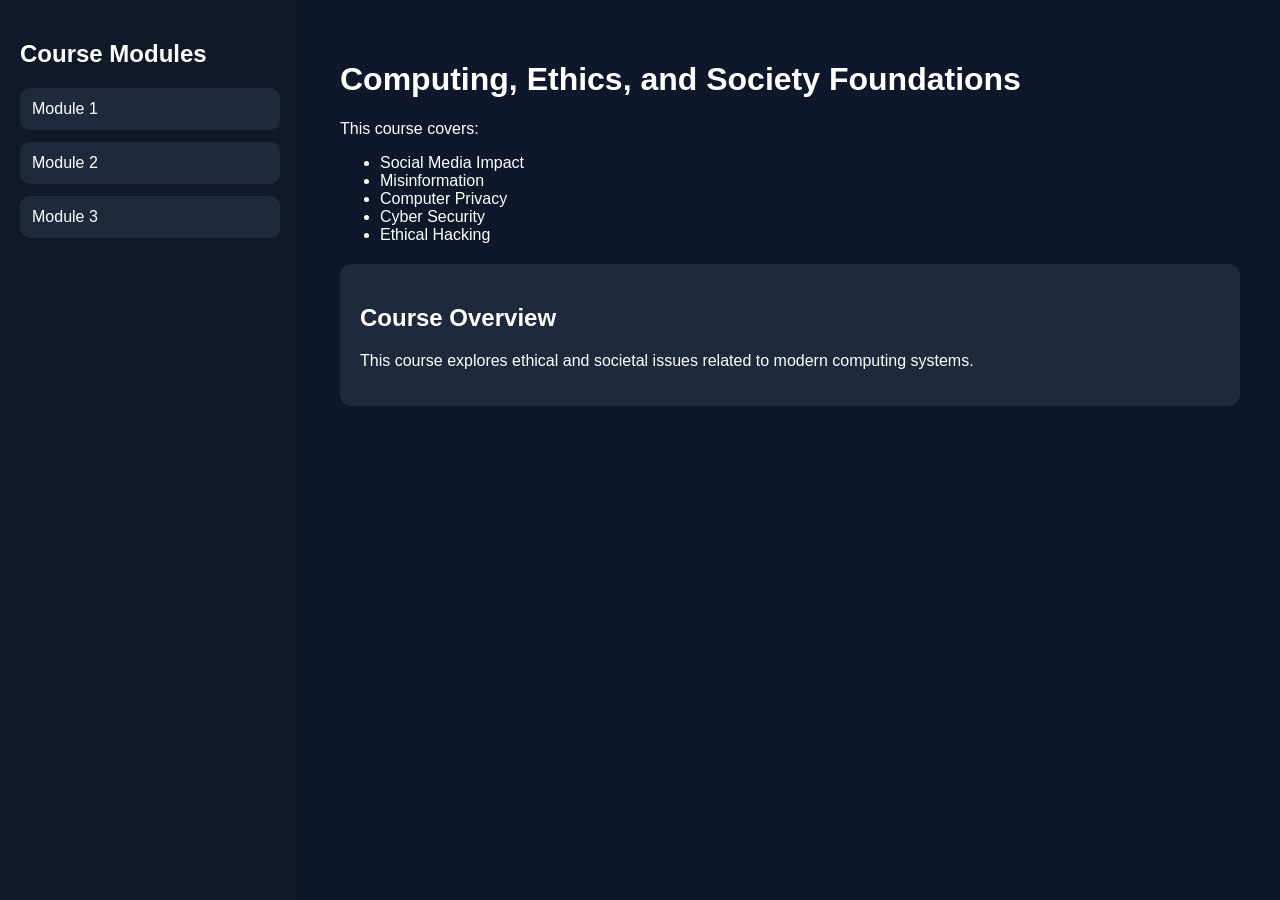
==== index.html @ cba37e12 "Add files via upload" ====
<!DOCTYPE html>
<html lang="en">

<head>
    <meta charset="UTF-8">
    <meta name="viewport" content="width=device-width, initial-scale=1.0">
    <title>Computing Ethics Course</title>

    <link rel="stylesheet" href="style.css">
</head>

<body>

<div class="container">

    <aside class="sidebar">

        <h2>Course Modules</h2>

        <a href="modules/module1.html">Module 1</a>
        <a href="modules/module2.html">Module 2</a>
        <a href="modules/module3.html">Module 3</a>

    </aside>

    <main class="content">

        <h1>Computing, Ethics, and Society Foundations</h1>

        <p>
            This course covers:
        </p>

        <ul>
            <li>Social Media Impact</li>
            <li>Misinformation</li>
            <li>Computer Privacy</li>
            <li>Cyber Security</li>
            <li>Ethical Hacking</li>
        </ul>

        <div class="card">

            <h2>Course Overview</h2>

            <p>
                This course explores ethical and societal issues
                related to modern computing systems.
            </p>

        </div>

    </main>

</div>

</body>
</html>
---- style.css ----
body {
    margin: 0;
    font-family: Arial, sans-serif;
    background: #0f172a;
    color: white;
}

.container {
    display: flex;
}

.sidebar {
    width: 260px;
    height: 100vh;
    background: #111827;
    padding: 20px;
    position: fixed;
}

.sidebar h2 {
    margin-bottom: 20px;
}

.sidebar a {
    display: block;
    text-decoration: none;
    color: white;
    padding: 12px;
    background: #1e293b;
    border-radius: 10px;
    margin-bottom: 12px;
}

.sidebar a:hover {
    background: #334155;
}

.content {
    margin-left: 300px;
    padding: 40px;
    width: 100%;
}

.card {
    background: #1e293b;
    padding: 20px;
    border-radius: 12px;
    margin-top: 20px;
}
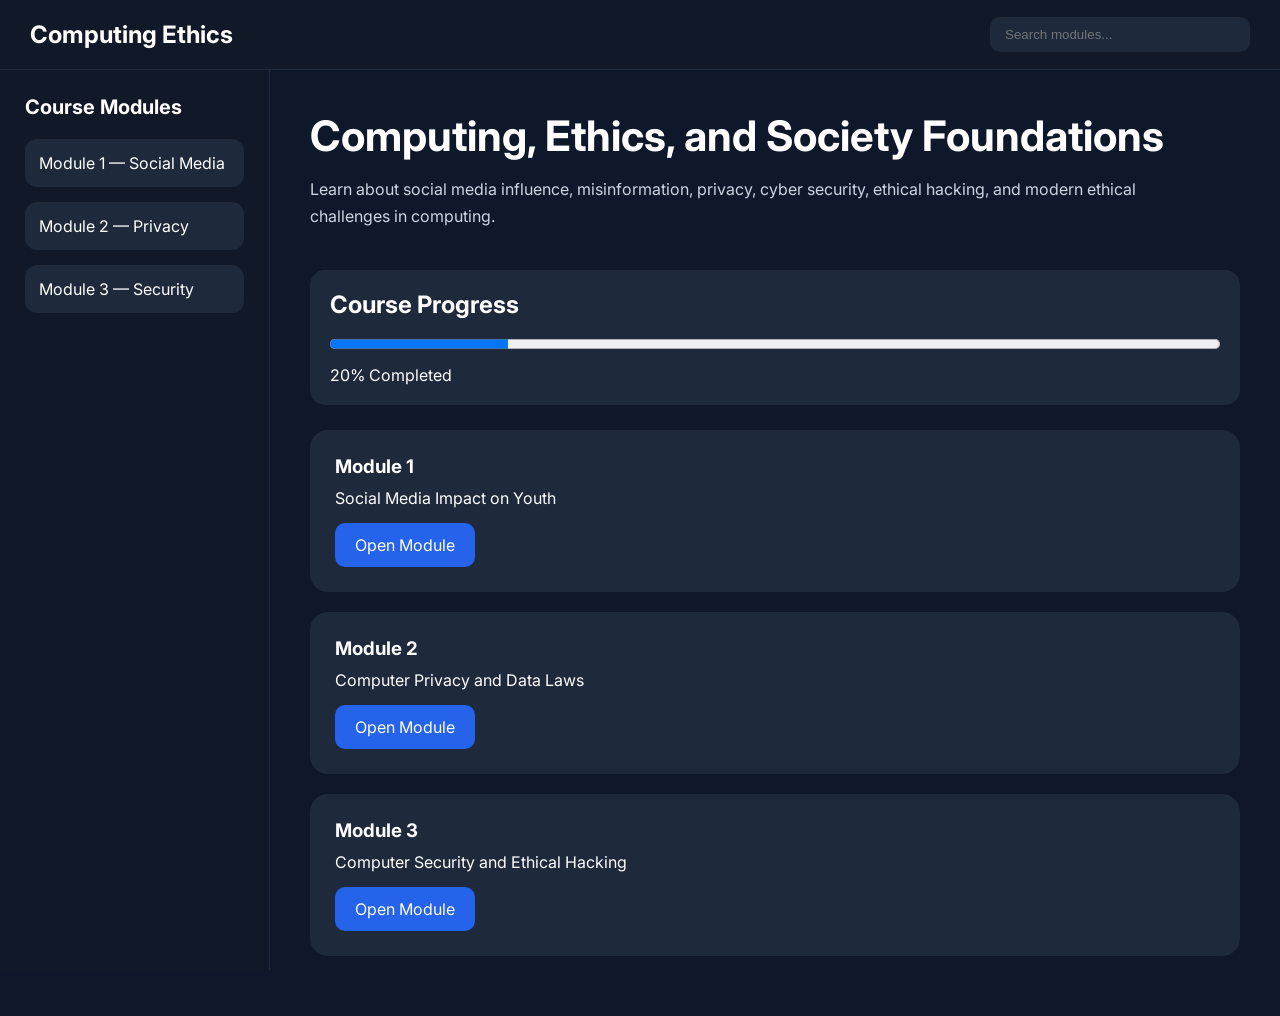
==== commit d555ea88: "Enhance index.html with navbar and module updates Added a navigation bar and updated course module l" ====
--- a/index.html
+++ b/index.html
@@ -2,51 +2,131 @@
 <html lang="en">
 
 <head>
+
     <meta charset="UTF-8">
     <meta name="viewport" content="width=device-width, initial-scale=1.0">
+
     <title>Computing Ethics Course</title>
 
     <link rel="stylesheet" href="style.css">
+
 </head>
 
 <body>
 
+<!-- NAVBAR -->
+
+<nav class="navbar">
+
+    <div class="logo">
+        Computing Ethics
+    </div>
+
+    <div class="search-box">
+        <input type="text" placeholder="Search modules...">
+    </div>
+
+</nav>
+
+<!-- MAIN CONTAINER -->
+
 <div class="container">
+
+    <!-- SIDEBAR -->
 
     <aside class="sidebar">
 
         <h2>Course Modules</h2>
 
-        <a href="modules/module1.html">Module 1</a>
-        <a href="modules/module2.html">Module 2</a>
-        <a href="modules/module3.html">Module 3</a>
+        <a href="modules/module1.html">
+            Module 1 — Social Media
+        </a>
+
+        <a href="modules/module2.html">
+            Module 2 — Privacy
+        </a>
+
+        <a href="modules/module3.html">
+            Module 3 — Security
+        </a>
 
     </aside>
 
+    <!-- MAIN CONTENT -->
+
     <main class="content">
 
-        <h1>Computing, Ethics, and Society Foundations</h1>
+        <!-- HERO -->
 
-        <p>
-            This course covers:
-        </p>
+        <section class="hero">
 
-        <ul>
-            <li>Social Media Impact</li>
-            <li>Misinformation</li>
-            <li>Computer Privacy</li>
-            <li>Cyber Security</li>
-            <li>Ethical Hacking</li>
-        </ul>
-
-        <div class="card">
-
-            <h2>Course Overview</h2>
+            <h1>
+                Computing, Ethics, and Society Foundations
+            </h1>
 
             <p>
-                This course explores ethical and societal issues
-                related to modern computing systems.
+                Learn about social media influence, misinformation,
+                privacy, cyber security, ethical hacking,
+                and modern ethical challenges in computing.
             </p>
+
+        </section>
+
+        <!-- PROGRESS -->
+
+        <div class="progress-card">
+
+            <h2>Course Progress</h2>
+
+            <progress value="20" max="100"></progress>
+
+            <p style="margin-top:10px;">
+                20% Completed
+            </p>
+
+        </div>
+
+        <!-- MODULES -->
+
+        <div class="module-card">
+
+            <h3>Module 1</h3>
+
+            <p>
+                Social Media Impact on Youth
+            </p>
+
+            <a class="btn" href="modules/module1.html">
+                Open Module
+            </a>
+
+        </div>
+
+        <div class="module-card">
+
+            <h3>Module 2</h3>
+
+            <p>
+                Computer Privacy and Data Laws
+            </p>
+
+            <a class="btn" href="modules/module2.html">
+                Open Module
+            </a>
+
+        </div>
+
+        <div class="module-card">
+
+            <h3>Module 3</h3>
+
+            <p>
+                Computer Security and Ethical Hacking
+            </p>
+
+            <a class="btn" href="modules/module3.html">
+                Open Module
+            </a>
 
         </div>
 
@@ -55,4 +135,4 @@
 </div>
 
 </body>
-</html>+</html>
--- a/style.css
+++ b/style.css
@@ -1,49 +1,246 @@
-body {
-    margin: 0;
-    font-family: Arial, sans-serif;
-    background: #0f172a;
-    color: white;
-}
-
-.container {
-    display: flex;
-}
-
-.sidebar {
-    width: 260px;
-    height: 100vh;
-    background: #111827;
-    padding: 20px;
-    position: fixed;
-}
-
-.sidebar h2 {
-    margin-bottom: 20px;
-}
-
-.sidebar a {
-    display: block;
-    text-decoration: none;
-    color: white;
-    padding: 12px;
-    background: #1e293b;
-    border-radius: 10px;
-    margin-bottom: 12px;
-}
-
-.sidebar a:hover {
-    background: #334155;
-}
-
-.content {
-    margin-left: 300px;
-    padding: 40px;
-    width: 100%;
-}
-
-.card {
-    background: #1e293b;
-    padding: 20px;
-    border-radius: 12px;
-    margin-top: 20px;
-}+@import url('https://fonts.googleapis.com/css2?family=Inter:wght@300;400;500;600;700&display=swap');
+
+*{
+    margin:0;
+    padding:0;
+    box-sizing:border-box;
+}
+
+body{
+    font-family:'Inter',sans-serif;
+    background:#0f172a;
+    color:white;
+}
+
+/* NAVBAR */
+
+.navbar{
+    height:70px;
+    background:#111827;
+    display:flex;
+    align-items:center;
+    justify-content:space-between;
+    padding:0 30px;
+    position:sticky;
+    top:0;
+    z-index:1000;
+    border-bottom:1px solid #1e293b;
+}
+
+.logo{
+    font-size:24px;
+    font-weight:700;
+}
+
+.search-box input{
+    width:260px;
+    padding:10px 15px;
+    border:none;
+    border-radius:10px;
+    outline:none;
+    background:#1e293b;
+    color:white;
+}
+
+/* MAIN LAYOUT */
+
+.container{
+    display:flex;
+}
+
+/* SIDEBAR */
+
+.sidebar{
+    width:270px;
+    min-height:100vh;
+    background:#111827;
+    padding:25px;
+    position:fixed;
+    top:70px;
+    left:0;
+    overflow-y:auto;
+    border-right:1px solid #1e293b;
+}
+
+.sidebar h2{
+    margin-bottom:20px;
+    font-size:20px;
+}
+
+.sidebar a{
+    display:block;
+    text-decoration:none;
+    color:white;
+    background:#1e293b;
+    padding:14px;
+    margin-bottom:15px;
+    border-radius:12px;
+    transition:0.3s;
+}
+
+.sidebar a:hover{
+    background:#334155;
+    transform:translateX(5px);
+}
+
+/* CONTENT */
+
+.content{
+    margin-left:270px;
+    padding:40px;
+    width:100%;
+}
+
+/* HERO */
+
+.hero{
+    margin-bottom:40px;
+}
+
+.hero h1{
+    font-size:42px;
+    margin-bottom:15px;
+}
+
+.hero p{
+    color:#cbd5e1;
+    line-height:1.7;
+    max-width:900px;
+}
+
+/* CARDS */
+
+.card{
+    background:#1e293b;
+    padding:25px;
+    border-radius:18px;
+    margin-bottom:25px;
+    box-shadow:0 5px 15px rgba(0,0,0,0.2);
+}
+
+.card h2{
+    margin-bottom:18px;
+}
+
+/* MODULE CARD */
+
+.module-card{
+    background:#1e293b;
+    padding:25px;
+    border-radius:18px;
+    margin-bottom:20px;
+    transition:0.3s;
+}
+
+.module-card:hover{
+    transform:translateY(-5px);
+}
+
+.module-card h3{
+    margin-bottom:10px;
+}
+
+/* VIDEO */
+
+.video-container{
+    position:relative;
+    width:100%;
+    padding-bottom:56.25%;
+    overflow:hidden;
+    border-radius:15px;
+    margin-top:20px;
+}
+
+.video-container iframe{
+    position:absolute;
+    width:100%;
+    height:100%;
+    border:none;
+}
+
+/* LIST */
+
+ul{
+    padding-left:20px;
+}
+
+li{
+    margin-bottom:12px;
+}
+
+/* LINKS */
+
+a{
+    color:#60a5fa;
+}
+
+/* BUTTONS */
+
+.btn{
+    display:inline-block;
+    margin-top:15px;
+    padding:12px 20px;
+    background:#2563eb;
+    color:white;
+    text-decoration:none;
+    border-radius:10px;
+    transition:0.3s;
+}
+
+.btn:hover{
+    background:#1d4ed8;
+}
+
+/* PROGRESS */
+
+.progress-card{
+    background:#1e293b;
+    padding:20px;
+    border-radius:15px;
+    margin-bottom:25px;
+}
+
+progress{
+    width:100%;
+    height:20px;
+    margin-top:15px;
+}
+
+/* CHECKBOX */
+
+.checkbox{
+    margin-top:15px;
+}
+
+/* NAVIGATION BUTTONS */
+
+.navigation-buttons{
+    display:flex;
+    justify-content:space-between;
+    margin-top:40px;
+}
+
+.navigation-buttons a{
+    text-decoration:none;
+}
+
+/* RESPONSIVE */
+
+@media(max-width:900px){
+
+    .sidebar{
+        display:none;
+    }
+
+    .content{
+        margin-left:0;
+    }
+
+    .hero h1{
+        font-size:30px;
+    }
+
+    .search-box input{
+        width:150px;
+    }
+}
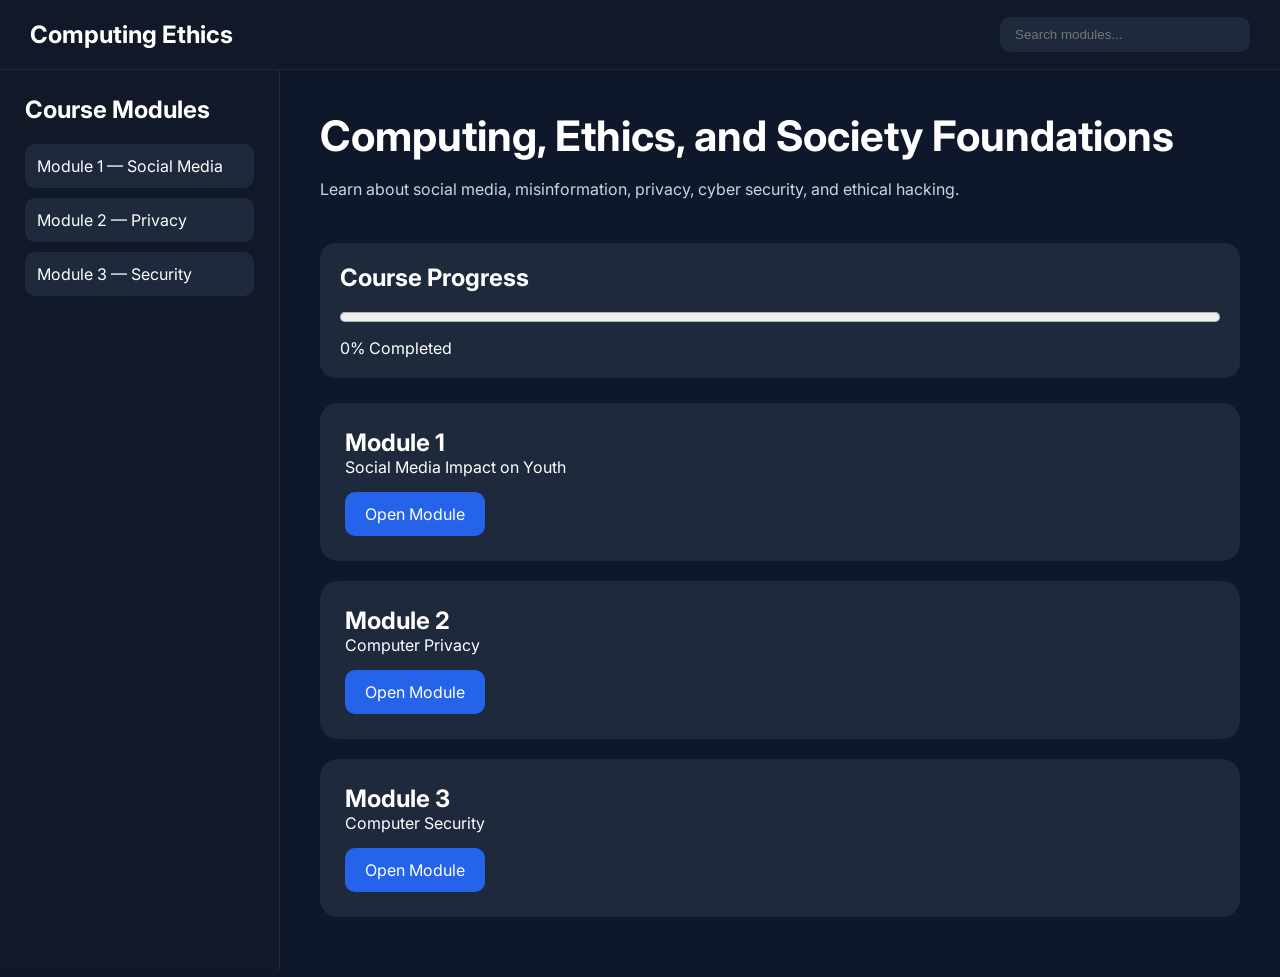
==== commit 08b66492: "Refactor index.html structure and content" ====
--- a/index.html
+++ b/index.html
@@ -3,12 +3,13 @@
 
 <head>
 
-    <meta charset="UTF-8">
-    <meta name="viewport" content="width=device-width, initial-scale=1.0">
+<meta charset="UTF-8">
+<meta name="viewport"
+content="width=device-width, initial-scale=1.0">
 
-    <title>Computing Ethics Course</title>
+<title>Computing Ethics Course</title>
 
-    <link rel="stylesheet" href="style.css">
+<link rel="stylesheet" href="style.css">
 
 </head>
 
@@ -23,12 +24,16 @@
     </div>
 
     <div class="search-box">
-        <input type="text" placeholder="Search modules...">
+
+        <input
+        type="text"
+        placeholder="Search modules...">
+
     </div>
 
 </nav>
 
-<!-- MAIN CONTAINER -->
+<!-- MAIN -->
 
 <div class="container">
 
@@ -38,21 +43,34 @@
 
         <h2>Course Modules</h2>
 
-        <a href="modules/module1.html">
-            Module 1 — Social Media
-        </a>
+        <div class="lesson-list">
 
-        <a href="modules/module2.html">
-            Module 2 — Privacy
-        </a>
+            <a href="modules/module1.html"
+            class="lesson-item">
 
-        <a href="modules/module3.html">
-            Module 3 — Security
-        </a>
+                Module 1 — Social Media
+
+            </a>
+
+            <a href="modules/module2.html"
+            class="lesson-item">
+
+                Module 2 — Privacy
+
+            </a>
+
+            <a href="modules/module3.html"
+            class="lesson-item">
+
+                Module 3 — Security
+
+            </a>
+
+        </div>
 
     </aside>
 
-    <!-- MAIN CONTENT -->
+    <!-- CONTENT -->
 
     <main class="content">
 
@@ -65,9 +83,11 @@
             </h1>
 
             <p>
-                Learn about social media influence, misinformation,
-                privacy, cyber security, ethical hacking,
-                and modern ethical challenges in computing.
+                Learn about social media,
+                misinformation,
+                privacy,
+                cyber security,
+                and ethical hacking.
             </p>
 
         </section>
@@ -78,54 +98,75 @@
 
             <h2>Course Progress</h2>
 
-            <progress value="20" max="100"></progress>
+            <progress
+            id="courseProgress"
+            value="0"
+            max="100">
 
-            <p style="margin-top:10px;">
-                20% Completed
+            </progress>
+
+            <p id="progressText"
+            style="margin-top:10px;">
+
+                0% Completed
+
             </p>
 
         </div>
 
-        <!-- MODULES -->
+        <!-- MODULE 1 -->
 
         <div class="module-card">
 
-            <h3>Module 1</h3>
+            <h2>Module 1</h2>
 
             <p>
                 Social Media Impact on Youth
             </p>
 
-            <a class="btn" href="modules/module1.html">
+            <a class="btn"
+            href="modules/module1.html">
+
                 Open Module
+
             </a>
 
         </div>
 
+        <!-- MODULE 2 -->
+
         <div class="module-card">
 
-            <h3>Module 2</h3>
+            <h2>Module 2</h2>
 
             <p>
-                Computer Privacy and Data Laws
+                Computer Privacy
             </p>
 
-            <a class="btn" href="modules/module2.html">
+            <a class="btn"
+            href="modules/module2.html">
+
                 Open Module
+
             </a>
 
         </div>
 
+        <!-- MODULE 3 -->
+
         <div class="module-card">
 
-            <h3>Module 3</h3>
+            <h2>Module 3</h2>
 
             <p>
-                Computer Security and Ethical Hacking
+                Computer Security
             </p>
 
-            <a class="btn" href="modules/module3.html">
+            <a class="btn"
+            href="modules/module3.html">
+
                 Open Module
+
             </a>
 
         </div>
@@ -134,5 +175,7 @@
 
 </div>
 
+<script src="script.js"></script>
+
 </body>
 </html>
--- a/style.css
+++ b/style.css
@@ -33,13 +33,13 @@
 }
 
 .search-box input{
-    width:260px;
+    width:250px;
     padding:10px 15px;
     border:none;
     border-radius:10px;
+    background:#1e293b;
+    color:white;
     outline:none;
-    background:#1e293b;
-    color:white;
 }
 
 /* MAIN LAYOUT */
@@ -51,7 +51,7 @@
 /* SIDEBAR */
 
 .sidebar{
-    width:270px;
+    width:280px;
     min-height:100vh;
     background:#111827;
     padding:25px;
@@ -64,29 +64,44 @@
 
 .sidebar h2{
     margin-bottom:20px;
-    font-size:20px;
-}
-
-.sidebar a{
+}
+
+.lesson-list{
+    margin-top:20px;
+}
+
+.section-title{
+    color:#94a3b8;
+    font-size:14px;
+    margin-top:25px;
+    margin-bottom:10px;
+    text-transform:uppercase;
+}
+
+.lesson-item{
     display:block;
     text-decoration:none;
     color:white;
-    background:#1e293b;
-    padding:14px;
-    margin-bottom:15px;
-    border-radius:12px;
+    padding:12px;
+    border-radius:10px;
+    margin-bottom:10px;
+    background:#1e293b;
     transition:0.3s;
 }
 
-.sidebar a:hover{
+.lesson-item:hover{
     background:#334155;
     transform:translateX(5px);
 }
 
+.active-lesson{
+    background:#2563eb;
+}
+
 /* CONTENT */
 
 .content{
-    margin-left:270px;
+    margin-left:280px;
     padding:40px;
     width:100%;
 }
@@ -105,7 +120,6 @@
 .hero p{
     color:#cbd5e1;
     line-height:1.7;
-    max-width:900px;
 }
 
 /* CARDS */
@@ -115,29 +129,10 @@
     padding:25px;
     border-radius:18px;
     margin-bottom:25px;
-    box-shadow:0 5px 15px rgba(0,0,0,0.2);
 }
 
 .card h2{
     margin-bottom:18px;
-}
-
-/* MODULE CARD */
-
-.module-card{
-    background:#1e293b;
-    padding:25px;
-    border-radius:18px;
-    margin-bottom:20px;
-    transition:0.3s;
-}
-
-.module-card:hover{
-    transform:translateY(-5px);
-}
-
-.module-card h3{
-    margin-bottom:10px;
 }
 
 /* VIDEO */
@@ -156,22 +151,6 @@
     width:100%;
     height:100%;
     border:none;
-}
-
-/* LIST */
-
-ul{
-    padding-left:20px;
-}
-
-li{
-    margin-bottom:12px;
-}
-
-/* LINKS */
-
-a{
-    color:#60a5fa;
 }
 
 /* BUTTONS */
@@ -189,6 +168,7 @@
 
 .btn:hover{
     background:#1d4ed8;
+    transform:translateY(-2px);
 }
 
 /* PROGRESS */
@@ -206,13 +186,21 @@
     margin-top:15px;
 }
 
-/* CHECKBOX */
-
-.checkbox{
-    margin-top:15px;
-}
-
-/* NAVIGATION BUTTONS */
+/* MODULE CARD */
+
+.module-card{
+    background:#1e293b;
+    padding:25px;
+    border-radius:18px;
+    margin-bottom:20px;
+    transition:0.3s;
+}
+
+.module-card:hover{
+    transform:translateY(-5px);
+}
+
+/* NAVIGATION */
 
 .navigation-buttons{
     display:flex;
@@ -220,8 +208,20 @@
     margin-top:40px;
 }
 
-.navigation-buttons a{
-    text-decoration:none;
+/* LIST */
+
+ul{
+    padding-left:20px;
+}
+
+li{
+    margin-bottom:12px;
+}
+
+/* LINKS */
+
+a{
+    color:#60a5fa;
 }
 
 /* RESPONSIVE */
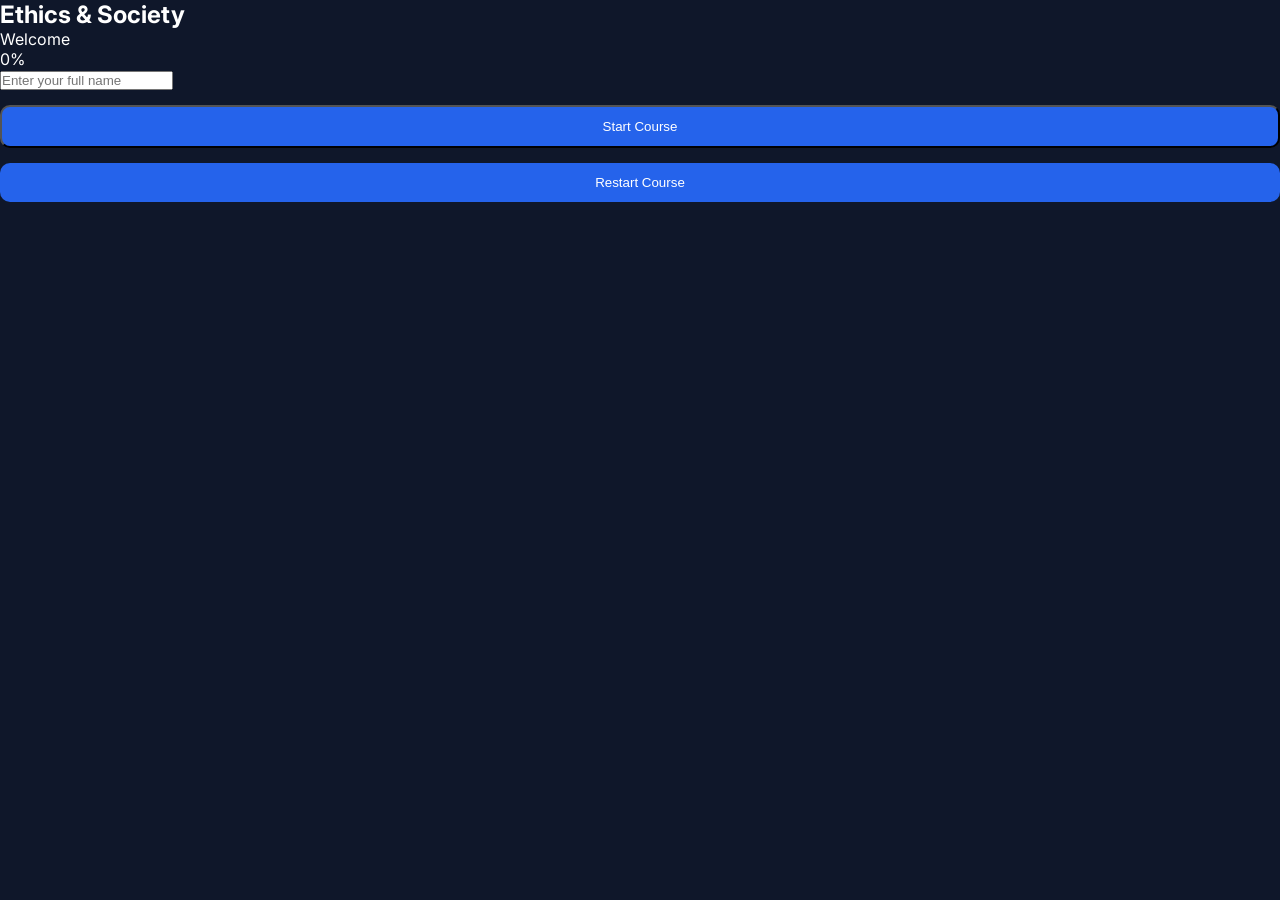
==== commit 67cdb445: "index.html for new  homepage Removed old course structure and replaced with a new homepage layout fe" ====
--- a/index.html
+++ b/index.html
@@ -1,181 +1,33 @@
 <!DOCTYPE html>
 <html lang="en">
+<head>
+    <meta charset="UTF-8">
+    <title>Computing Ethics</title>
+    <link rel="stylesheet" href="style.css">
+</head>
+<body>
+    <section class="homepage">
+        <div class="hero-content">
+            <h1>Ethics & Society</h1>
+            
+            <!-- Dynamic Welcome Badge -->
+            <div id="welcomeText" class="welcome-badge">Welcome</div>
+            
+            <div class="circular-progress" id="mainCircle">
+                <span id="progressValue">0%</span>
+            </div>
 
-<head>
+            <!-- Name Input -->
+            <div class="student-box" id="studentBox">
+                <input type="text" id="studentName" placeholder="Enter your full name">
+            </div>
 
-<meta charset="UTF-8">
-<meta name="viewport"
-content="width=device-width, initial-scale=1.0">
-
-<title>Computing Ethics Course</title>
-
-<link rel="stylesheet" href="style.css">
-
-</head>
-
-<body>
-
-<!-- NAVBAR -->
-
-<nav class="navbar">
-
-    <div class="logo">
-        Computing Ethics
-    </div>
-
-    <div class="search-box">
-
-        <input
-        type="text"
-        placeholder="Search modules...">
-
-    </div>
-
-</nav>
-
-<!-- MAIN -->
-
-<div class="container">
-
-    <!-- SIDEBAR -->
-
-    <aside class="sidebar">
-
-        <h2>Course Modules</h2>
-
-        <div class="lesson-list">
-
-            <a href="modules/module1.html"
-            class="lesson-item">
-
-                Module 1 — Social Media
-
-            </a>
-
-            <a href="modules/module2.html"
-            class="lesson-item">
-
-                Module 2 — Privacy
-
-            </a>
-
-            <a href="modules/module3.html"
-            class="lesson-item">
-
-                Module 3 — Security
-
-            </a>
-
+            <!-- Buttons -->
+            <button class="btn btn-next" id="startBtn" onclick="startCourse()" style="width: 100%;">Start Course</button>
+            <button class="btn btn-restart" onclick="clearProgress()" style="margin-top: 15px; width: 100%; border: none;">Restart Course</button>
         </div>
-
-    </aside>
-
-    <!-- CONTENT -->
-
-    <main class="content">
-
-        <!-- HERO -->
-
-        <section class="hero">
-
-            <h1>
-                Computing, Ethics, and Society Foundations
-            </h1>
-
-            <p>
-                Learn about social media,
-                misinformation,
-                privacy,
-                cyber security,
-                and ethical hacking.
-            </p>
-
-        </section>
-
-        <!-- PROGRESS -->
-
-        <div class="progress-card">
-
-            <h2>Course Progress</h2>
-
-            <progress
-            id="courseProgress"
-            value="0"
-            max="100">
-
-            </progress>
-
-            <p id="progressText"
-            style="margin-top:10px;">
-
-                0% Completed
-
-            </p>
-
-        </div>
-
-        <!-- MODULE 1 -->
-
-        <div class="module-card">
-
-            <h2>Module 1</h2>
-
-            <p>
-                Social Media Impact on Youth
-            </p>
-
-            <a class="btn"
-            href="modules/module1.html">
-
-                Open Module
-
-            </a>
-
-        </div>
-
-        <!-- MODULE 2 -->
-
-        <div class="module-card">
-
-            <h2>Module 2</h2>
-
-            <p>
-                Computer Privacy
-            </p>
-
-            <a class="btn"
-            href="modules/module2.html">
-
-                Open Module
-
-            </a>
-
-        </div>
-
-        <!-- MODULE 3 -->
-
-        <div class="module-card">
-
-            <h2>Module 3</h2>
-
-            <p>
-                Computer Security
-            </p>
-
-            <a class="btn"
-            href="modules/module3.html">
-
-                Open Module
-
-            </a>
-
-        </div>
-
-    </main>
-
-</div>
-
-<script src="script.js"></script>
-
+    </section>
+    
+    <script src="script.js"></script>
 </body>
 </html>
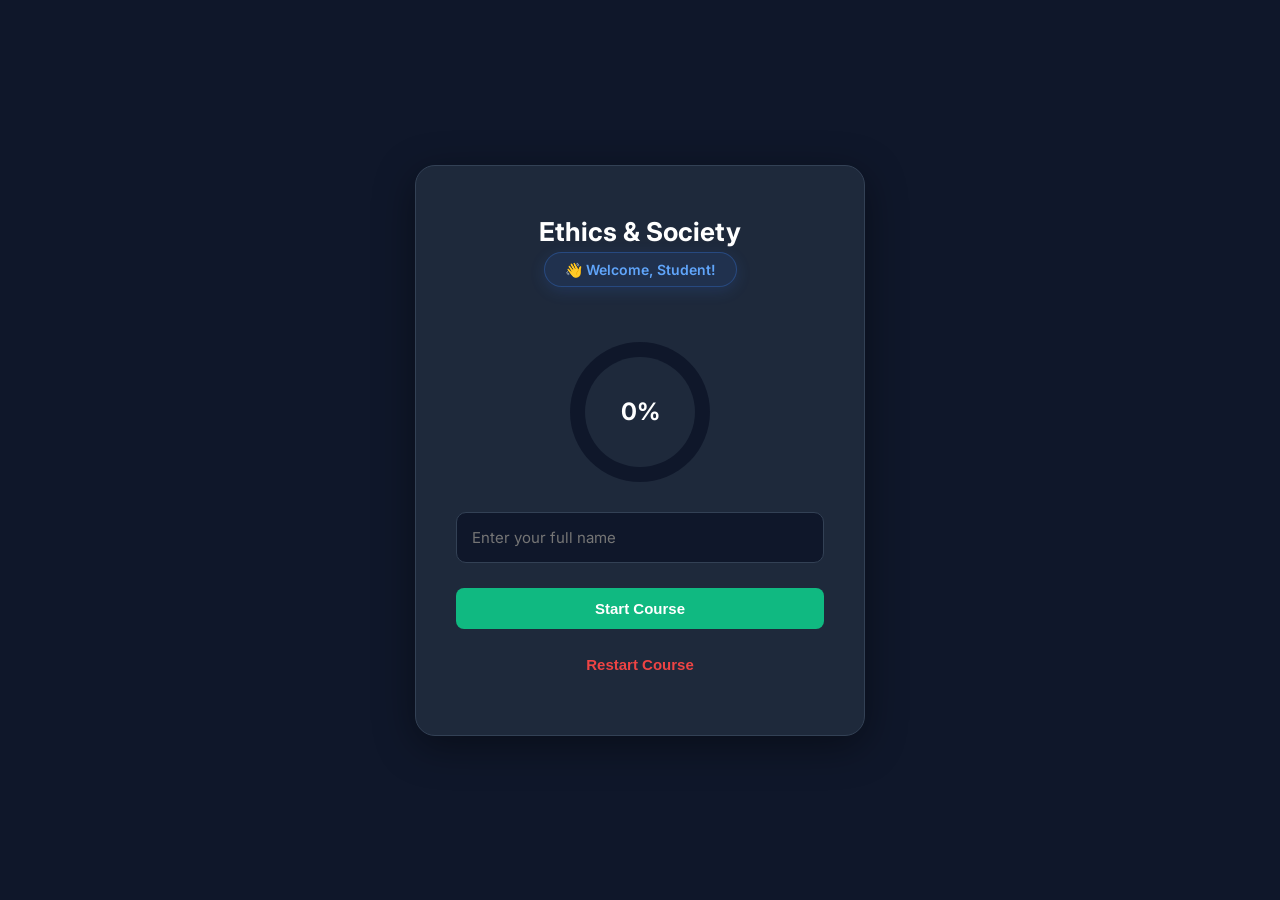
==== commit 02d7003c: "Add files via upload" ====
--- a/index.html
+++ b/index.html
@@ -30,4 +30,4 @@
     
     <script src="script.js"></script>
 </body>
-</html>
+</html>
--- a/style.css
+++ b/style.css
@@ -1,246 +1,312 @@
 @import url('https://fonts.googleapis.com/css2?family=Inter:wght@300;400;500;600;700&display=swap');
 
-*{
-    margin:0;
-    padding:0;
-    box-sizing:border-box;
-}
-
-body{
-    font-family:'Inter',sans-serif;
-    background:#0f172a;
-    color:white;
-}
-
-/* NAVBAR */
-
-.navbar{
-    height:70px;
-    background:#111827;
-    display:flex;
-    align-items:center;
-    justify-content:space-between;
-    padding:0 30px;
-    position:sticky;
-    top:0;
-    z-index:1000;
-    border-bottom:1px solid #1e293b;
-}
-
-.logo{
-    font-size:24px;
-    font-weight:700;
-}
-
-.search-box input{
-    width:250px;
-    padding:10px 15px;
-    border:none;
-    border-radius:10px;
-    background:#1e293b;
-    color:white;
-    outline:none;
-}
-
-/* MAIN LAYOUT */
-
-.container{
-    display:flex;
-}
-
-/* SIDEBAR */
-
-.sidebar{
-    width:280px;
-    min-height:100vh;
-    background:#111827;
-    padding:25px;
-    position:fixed;
-    top:70px;
-    left:0;
-    overflow-y:auto;
-    border-right:1px solid #1e293b;
-}
-
-.sidebar h2{
-    margin-bottom:20px;
-}
-
-.lesson-list{
-    margin-top:20px;
-}
-
-.section-title{
-    color:#94a3b8;
-    font-size:14px;
-    margin-top:25px;
-    margin-bottom:10px;
-    text-transform:uppercase;
-}
-
-.lesson-item{
-    display:block;
-    text-decoration:none;
-    color:white;
-    padding:12px;
-    border-radius:10px;
-    margin-bottom:10px;
-    background:#1e293b;
-    transition:0.3s;
-}
-
-.lesson-item:hover{
-    background:#334155;
-    transform:translateX(5px);
-}
-
-.active-lesson{
-    background:#2563eb;
-}
-
-/* CONTENT */
-
-.content{
-    margin-left:280px;
-    padding:40px;
-    width:100%;
-}
-
-/* HERO */
-
-.hero{
-    margin-bottom:40px;
-}
-
-.hero h1{
-    font-size:42px;
-    margin-bottom:15px;
-}
-
-.hero p{
-    color:#cbd5e1;
-    line-height:1.7;
-}
-
-/* CARDS */
-
-.card{
-    background:#1e293b;
-    padding:25px;
-    border-radius:18px;
-    margin-bottom:25px;
-}
-
-.card h2{
-    margin-bottom:18px;
-}
-
-/* VIDEO */
-
-.video-container{
-    position:relative;
-    width:100%;
-    padding-bottom:56.25%;
-    overflow:hidden;
-    border-radius:15px;
-    margin-top:20px;
-}
-
-.video-container iframe{
-    position:absolute;
-    width:100%;
-    height:100%;
-    border:none;
-}
-
-/* BUTTONS */
-
-.btn{
-    display:inline-block;
-    margin-top:15px;
-    padding:12px 20px;
-    background:#2563eb;
-    color:white;
-    text-decoration:none;
-    border-radius:10px;
-    transition:0.3s;
-}
-
-.btn:hover{
-    background:#1d4ed8;
-    transform:translateY(-2px);
-}
-
-/* PROGRESS */
-
-.progress-card{
-    background:#1e293b;
-    padding:20px;
-    border-radius:15px;
-    margin-bottom:25px;
-}
-
-progress{
-    width:100%;
-    height:20px;
-    margin-top:15px;
-}
-
-/* MODULE CARD */
-
-.module-card{
-    background:#1e293b;
-    padding:25px;
-    border-radius:18px;
-    margin-bottom:20px;
-    transition:0.3s;
-}
-
-.module-card:hover{
-    transform:translateY(-5px);
-}
-
-/* NAVIGATION */
-
-.navigation-buttons{
-    display:flex;
-    justify-content:space-between;
-    margin-top:40px;
-}
-
-/* LIST */
-
-ul{
-    padding-left:20px;
-}
-
-li{
-    margin-bottom:12px;
-}
-
-/* LINKS */
-
-a{
-    color:#60a5fa;
-}
-
-/* RESPONSIVE */
-
-@media(max-width:900px){
-
-    .sidebar{
-        display:none;
+/* ================================ */
+/* 1. GLOBAL VARIABLES & RESET      */
+/* ================================ */
+:root {
+    --bg: #0f172a;
+    --card-bg: #1e293b;
+    --sidebar-bg: #0b1220;
+    --border: #334155;
+    --primary: #3b82f6;
+    --success: #10b981;
+    --danger: #ef4444;
+    --text-main: #f8fafc;
+    --text-dim: #94a3b8;
+    
+    /* Strict dimensions to prevent overlap */
+    --nav-height: 70px;
+    --sidebar-width: 320px;
+}
+
+* { 
+    margin: 0; 
+    padding: 0; 
+    box-sizing: border-box; 
+}
+
+body {
+    font-family: 'Inter', sans-serif;
+    background: var(--bg);
+    color: var(--text-main);
+    overflow-x: hidden;
+}
+
+/* ================================ */
+/* 2. PREMIUM EYE-CATCHING NAVBAR   */
+/* ================================ */
+.navbar {
+    height: var(--nav-height);
+    background: rgba(11, 18, 32, 0.7); /* Transparent for glass effect */
+    backdrop-filter: blur(12px); 
+    -webkit-backdrop-filter: blur(12px);
+    display: flex;
+    align-items: center;
+    justify-content: space-between;
+    padding: 0 40px;
+    border-bottom: 1px solid rgba(255, 255, 255, 0.05);
+    box-shadow: 0 4px 30px rgba(0, 0, 0, 0.4);
+    position: fixed;
+    top: 0; 
+    left: 0; 
+    width: 100%;
+    z-index: 1000;
+}
+
+.nav-left { display: flex; align-items: center; gap: 12px; }
+
+.nav-logo-icon { 
+    background: linear-gradient(135deg, #3b82f6, #a855f7);
+    -webkit-background-clip: text;
+    -webkit-text-fill-color: transparent;
+    font-size: 24px;
+    filter: drop-shadow(0 2px 4px rgba(168, 85, 247, 0.4));
+}
+
+.home-link { 
+    color: white; 
+    text-decoration: none; 
+    font-weight: 800; 
+    font-size: 1.25rem; 
+    letter-spacing: 0.5px;
+}
+
+.nav-right { display: flex; align-items: center; gap: 25px; }
+
+.nav-progress-group { 
+    display: flex; align-items: center; gap: 12px; 
+    background: rgba(255, 255, 255, 0.03); 
+    padding: 8px 18px; 
+    border-radius: 30px; 
+    border: 1px solid rgba(255, 255, 255, 0.05); 
+}
+
+.progress-label { 
+    font-size: 11px; color: var(--text-dim); font-weight: 700; 
+    text-transform: uppercase; letter-spacing: 1px; 
+}
+
+.mini-progress-container { 
+    width: 120px; height: 8px; background: rgba(0,0,0,0.5); 
+    border-radius: 10px; overflow: hidden; 
+    box-shadow: inset 0 1px 3px rgba(0,0,0,0.5); 
+}
+
+.mini-progress-bar { 
+    height: 100%; width: 0%; 
+    background: linear-gradient(90deg, #3b82f6, #60a5fa); 
+    box-shadow: 0 0 10px rgba(59, 130, 246, 0.6); 
+    transition: width 0.6s cubic-bezier(0.4, 0, 0.2, 1); 
+    border-radius: 10px; 
+}
+
+.progress-text-glow { 
+    font-weight: 700; color: #60a5fa; font-size: 14px;
+    text-shadow: 0 0 10px rgba(59, 130, 246, 0.4); 
+}
+
+.user-avatar {
+    width: 42px; height: 42px; border-radius: 50%;
+    background: linear-gradient(135deg, #3b82f6, #8b5cf6);
+    display: flex; align-items: center; justify-content: center;
+    font-weight: 700; color: white; font-size: 18px;
+    box-shadow: 0 4px 12px rgba(59, 130, 246, 0.3);
+    border: 2px solid rgba(255, 255, 255, 0.2);
+    text-transform: uppercase;
+}
+
+/* ================================ */
+/* 3. MAIN LAYOUT & SIDEBAR         */
+/* ================================ */
+.container {
+    display: flex;
+    margin-top: var(--nav-height); /* Pushes content below navbar */
+    min-height: calc(100vh - var(--nav-height));
+}
+
+.sidebar {
+    width: var(--sidebar-width);
+    background: var(--sidebar-bg);
+    padding: 25px 20px;
+    border-right: 1px solid var(--border);
+    position: fixed;
+    top: var(--nav-height);
+    left: 0;
+    height: calc(100vh - var(--nav-height));
+    overflow-y: auto;
+}
+
+.sidebar::-webkit-scrollbar { width: 6px; }
+.sidebar::-webkit-scrollbar-thumb { background: var(--border); border-radius: 10px; }
+
+.module-divider { height: 1px; background: rgba(255, 255, 255, 0.1); margin: 30px 0 20px 0; }
+.module-header { font-size: 13px; font-weight: 700; color: var(--primary); margin: 0 0 10px 5px; text-transform: uppercase; letter-spacing: 1px; }
+
+.section-title {
+    color: var(--text-dim); font-size: 11px; text-transform: uppercase;
+    margin: 15px 0 8px 15px; letter-spacing: 1px; font-weight: 600;
+}
+
+.sidebar-item {
+    display: flex; align-items: center; width: 100%; text-align: left;
+    padding: 12px 16px; background: transparent; border: 1px solid transparent;
+    color: var(--text-dim); cursor: pointer; border-radius: 10px;
+    transition: all 0.2s ease; margin-bottom: 4px; font-size: 14px; font-weight: 500;
+}
+
+.sidebar-item-icon { margin-right: 12px; font-size: 16px; }
+.sidebar-item-title { flex: 1; line-height: 1.4; }
+
+.sidebar-item:hover { background: rgba(255, 255, 255, 0.05); color: white; transform: translateX(4px); }
+.active-sidebar { background: rgba(59, 130, 246, 0.15) !important; border: 1px solid var(--primary); color: var(--primary) !important; }
+.completed-lesson { color: var(--text-main); }
+.completed-lesson .sidebar-item-title::after { content: ' ✓'; color: var(--success); font-weight: bold; margin-left: 5px; }
+
+/* ================================ */
+/* 4. COURSE CONTENT AREA           */
+/* ================================ */
+
+
+.content {
+    flex: 1;
+    margin-left: var(--sidebar-width); /* Prevents overlapping */
+    padding: 40px 60px;
+    max-width: 1200px;
+}
+
+.content-section {
+    display: none; 
+    animation: fadeIn 0.4s ease forwards;
+    background: var(--sidebar-bg); border: 1px solid var(--border);
+    padding: 50px; border-radius: 16px; box-shadow: 0 10px 30px rgba(0,0,0,0.2);
+}
+.content-section.active { display: block; }
+
+@keyframes fadeIn {
+    from { opacity: 0; transform: translateY(15px); }
+    to { opacity: 1; transform: translateY(0); }
+}
+
+h1 { font-size: 28px; margin-bottom: 25px; color: white; }
+
+.video-container { width: 100%; border-radius: 12px; overflow: hidden; aspect-ratio: 16/9; margin-bottom: 30px; background: #000; box-shadow: 0 4px 20px rgba(0,0,0,0.3); }
+.video-container iframe { width: 100%; height: 100%; border: none; }
+
+/* Lesson Cards (For Readings & Assignments) */
+.lesson-card { 
+    background: var(--bg); border: 1px solid var(--border); padding: 30px; 
+    border-radius: 12px; margin-bottom: 30px; 
+    display: flex; flex-direction: column; align-items: flex-start;
+}
+.lesson-card h2 { font-size: 18px; margin-bottom: 10px; color: var(--primary); }
+.lesson-card p { color: var(--text-dim); margin-bottom: 20px; line-height: 1.6; }
+
+/* ================================ */
+/* 5. PERFECT BUTTONS               */
+/* ================================ */
+.btn-group {
+    display: flex; gap: 15px; margin-top: 30px; padding-top: 25px;
+    border-top: 1px solid var(--border); align-items: center;
+}
+
+.btn {
+    padding: 12px 26px; border-radius: 8px; border: none; cursor: pointer;
+    font-weight: 600; transition: all 0.2s ease; font-size: 15px; text-decoration: none;
+}
+
+.btn-action { background: var(--primary); color: white; display: inline-block; text-align: center; }
+.btn-action:hover { background: #2563eb; transform: translateY(-2px); box-shadow: 0 4px 15px rgba(59, 130, 246, 0.4); }
+
+.btn-next { background: var(--success); color: white; }
+.btn-next:hover { background: #059669; transform: translateY(-2px); box-shadow: 0 4px 12px rgba(16, 185, 129, 0.3); }
+
+.btn-prev { background: var(--border); color: white; }
+.btn-prev:hover { background: #475569; transform: translateY(-2px); }
+
+.btn-restart { background: transparent; color: var(--danger); border: 1px solid var(--danger); width: 100%; margin-top: 30px; }
+.btn-restart:hover { background: var(--danger); color: white; }
+
+/* ================================ */
+/* 6. HOMEPAGE & WELCOME BADGE      */
+/* ================================ */
+.homepage { min-height: 100vh; display: flex; align-items: center; justify-content: center; text-align: center; background: var(--bg); }
+.hero-content { background: var(--card-bg); padding: 50px 40px; border-radius: 20px; border: 1px solid var(--border); max-width: 450px; width: 90%; box-shadow: 0 10px 40px rgba(0,0,0,0.4); }
+.hero-content h1 { font-size: 26px; margin-bottom: 5px; }
+
+.welcome-badge {
+    display: inline-block; background: rgba(59, 130, 246, 0.1); 
+    border: 1px solid rgba(59, 130, 246, 0.3); color: #60a5fa; 
+    padding: 8px 20px; border-radius: 30px; font-size: 14px; 
+    font-weight: 600; margin-bottom: 25px; 
+    box-shadow: 0 4px 15px rgba(59, 130, 246, 0.15); animation: fadeIn 0.5s ease forwards;
+}
+.welcome-badge .highlight-name { color: white; font-weight: 700; }
+
+.circular-progress { width: 140px; height: 140px; border-radius: 50%; margin: 30px auto; display: flex; align-items: center; justify-content: center; position: relative; background: conic-gradient(var(--primary) 0deg, var(--bg) 0deg); }
+.circular-progress::before { content: ""; position: absolute; width: 110px; height: 110px; background: var(--card-bg); border-radius: 50%; }
+.circular-progress span { position: relative; font-weight: 700; font-size: 24px; color: white; }
+
+.student-box input { width: 100%; padding: 15px; border-radius: 10px; border: 1px solid var(--border); background: var(--bg); color: white; margin-bottom: 25px; font-family: inherit; font-size: 15px; }
+.student-box input:focus { outline: none; border-color: var(--primary); }
+
+/* ================================ */
+/* 7. CERTIFICATE PAGE STYLES       */
+/* ================================ */
+.certificate-page {
+    min-height: 100vh; display: flex; align-items: center; justify-content: center;
+    flex-direction: column; background: var(--bg); padding: 40px;
+}
+
+.certificate-card {
+    background: var(--card-bg); border: 2px solid #eab308; 
+    padding: 60px 80px; border-radius: 16px; text-align: center;
+    max-width: 800px; width: 100%; position: relative;
+    box-shadow: 0 20px 50px rgba(0,0,0,0.5), inset 0 0 0 10px var(--bg);
+    background-image: radial-gradient(circle at center, rgba(234, 179, 8, 0.05) 0%, transparent 70%);
+}
+
+.cert-logo { font-size: 50px; margin-bottom: 10px; }
+.cert-title { font-size: 40px; color: #eab308; margin-bottom: 10px; font-family: 'Georgia', serif; letter-spacing: 1px; }
+.cert-subtitle { font-size: 14px; color: var(--text-dim); margin-bottom: 40px; text-transform: uppercase; letter-spacing: 3px; }
+.cert-name { 
+    font-size: 48px; font-weight: 700; color: white; margin-bottom: 30px; 
+    border-bottom: 2px solid var(--border); padding-bottom: 10px; 
+    display: inline-block; min-width: 400px; font-family: 'Georgia', serif; font-style: italic;
+}
+.cert-course { font-size: 24px; color: var(--primary); font-weight: 600; margin-bottom: 50px; }
+
+.cert-footer { 
+    display: flex; justify-content: space-between; margin-top: 40px; 
+    border-top: 1px solid var(--border); padding-top: 20px; 
+    color: var(--text-dim); font-size: 15px; 
+    width: 100%; max-width: 600px; margin-left: auto; margin-right: auto;
+}
+.cert-signature { text-align: left; }
+.cert-date { text-align: right; }
+.print-btn-container { margin-top: 40px; display: flex; gap: 20px; }
+
+/* 🖨️ PERFECT PRINT/PDF STYLING (NO OUTSIDE BACKGROUND) */
+@media print {
+    @page { margin: 0; size: landscape; }
+    
+    * {
+        -webkit-print-color-adjust: exact !important;
+        print-color-adjust: exact !important;
     }
 
-    .content{
-        margin-left:0;
+    html, body, .certificate-page { 
+        background: white !important; padding: 0 !important; margin: 0 !important; 
     }
-
-    .hero h1{
-        font-size:30px;
+    
+    .certificate-card { 
+        background-color: var(--card-bg) !important;
+        background-image: radial-gradient(circle at center, rgba(234, 179, 8, 0.05) 0%, transparent 70%) !important;
+        width: 100vw !important; height: 100vh !important; max-width: none !important; 
+        border: 20px solid #eab308 !important; border-radius: 0 !important; 
+        box-shadow: none !important; margin: 0 !important; box-sizing: border-box !important;
+        display: flex !important; flex-direction: column !important; 
+        justify-content: center !important; align-items: center !important;
     }
 
-    .search-box input{
-        width:150px;
-    }
-}
+    .print-btn-container { display: none !important; }
+}
